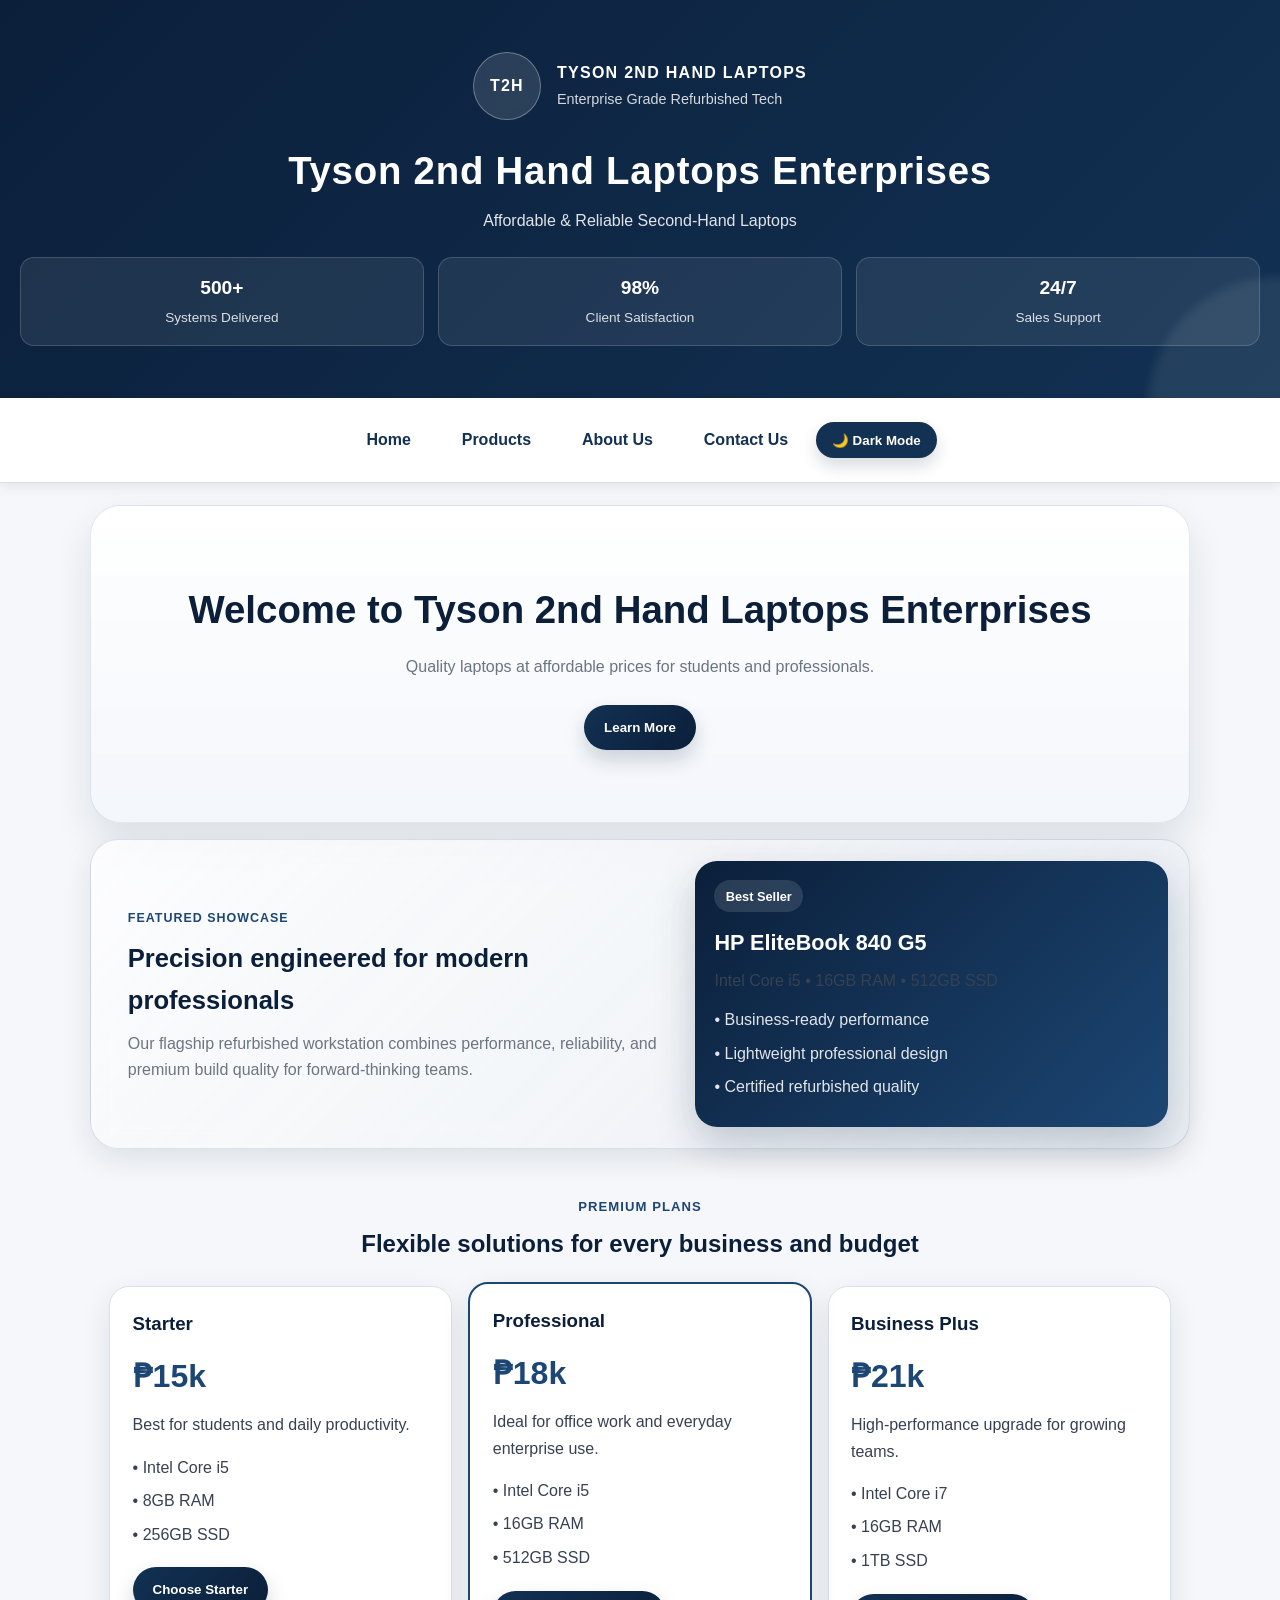
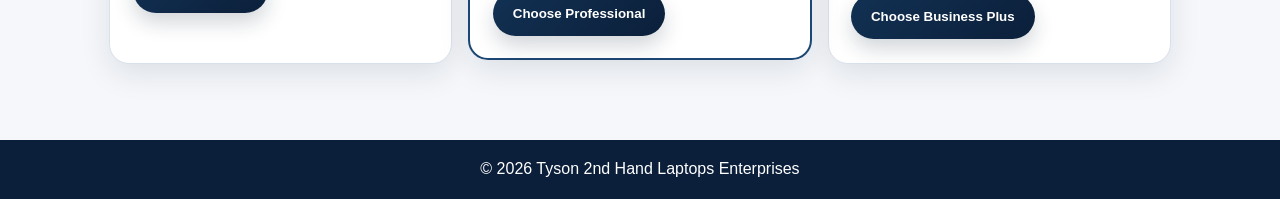
==== index.html @ 8a3ac428 "my incomplete company page" ====
<!DOCTYPE html>
<html lang="en">

<head>
    <meta charset="UTF-8">
    <meta name="viewport" content="width=device-width, initial-scale=1.0">
    <title>Tyson 2nd Hand Laptops Enterprises</title>
    <link rel="stylesheet" href="CSS/style.css">
</head>

<body>

    <header>
        <div class="logo-strip">
            <div class="logo-badge">T2H</div>
            <div class="logo-copy">
                <strong>Tyson 2nd Hand Laptops</strong>
                <span>Enterprise Grade Refurbished Tech</span>
            </div>
        </div>
        <h1>Tyson 2nd Hand Laptops Enterprises</h1>
        <p>Affordable & Reliable Second-Hand Laptops</p>

        <div class="brand-stats">
            <div class="brand-stat">
                <strong>500+</strong>
                <span>Systems Delivered</span>
            </div>
            <div class="brand-stat">
                <strong>98%</strong>
                <span>Client Satisfaction</span>
            </div>
            <div class="brand-stat">
                <strong>24/7</strong>
                <span>Sales Support</span>
            </div>
        </div>
    </header>

    <nav>
        <a href="index.html">Home</a>
        <a href="pages/product.html">Products</a>
        <a href="pages/about.html">About Us</a>
        <a href="pages/contact.html">Contact Us</a>
        <button id="themeToggle" class="theme-toggle" type="button" aria-label="Toggle dark mode">🌙 Dark Mode</button>
    </nav>

    <section class="hero reveal float-in">
        <h2>Welcome to Tyson 2nd Hand Laptops Enterprises</h2>
        <p>Quality laptops at affordable prices for students and professionals.</p>
        <button onclick="showMessage()">Learn More</button>
    </section>

    <section class="showcase-banner reveal">
        <div class="showcase-grid">
            <div class="showcase-copy">
                <span>Featured Showcase</span>
                <h3>Precision engineered for modern professionals</h3>
                <p>Our flagship refurbished workstation combines performance, reliability, and premium build quality for
                    forward-thinking teams.</p>
            </div>

            <div class="showcase-product">
                <div class="product-tag">Best Seller</div>
                <h4>HP EliteBook 840 G5</h4>
                <p>Intel Core i5 • 16GB RAM • 512GB SSD</p>
                <ul>
                    <li>• Business-ready performance</li>
                    <li>• Lightweight professional design</li>
                    <li>• Certified refurbished quality</li>
                </ul>
            </div>
        </div>
    </section>

    <section class="reveal">
        <div class="section-heading">
            <span>Premium Plans</span>
            <h2>Flexible solutions for every business and budget</h2>
        </div>

        <div class="pricing-table">
            <div class="price-card">
                <h3>Starter</h3>
                <div class="price">₱15k</div>
                <p>Best for students and daily productivity.</p>
                <ul>
                    <li>• Intel Core i5</li>
                    <li>• 8GB RAM</li>
                    <li>• 256GB SSD</li>
                </ul>
                <button type="button">Choose Starter</button>
            </div>

            <div class="price-card featured">
                <h3>Professional</h3>
                <div class="price">₱18k</div>
                <p>Ideal for office work and everyday enterprise use.</p>
                <ul>
                    <li>• Intel Core i5</li>
                    <li>• 16GB RAM</li>
                    <li>• 512GB SSD</li>
                </ul>
                <button type="button">Choose Professional</button>
            </div>

            <div class="price-card">
                <h3>Business Plus</h3>
                <div class="price">₱21k</div>
                <p>High-performance upgrade for growing teams.</p>
                <ul>
                    <li>• Intel Core i7</li>
                    <li>• 16GB RAM</li>
                    <li>• 1TB SSD</li>
                </ul>
                <button type="button">Choose Business Plus</button>
            </div>
        </div>
    </section>

    <footer>
        <p>&copy; 2026 Tyson 2nd Hand Laptops Enterprises</p>
    </footer>

    <script src="JS/script.js"></script>
</body>

</html>
---- CSS/style.css ----
:root {
    --navy-900: #0b1f3a;
    --navy-800: #123153;
    --navy-700: #1c4673;
    --white: #ffffff;
    --gray-50: #f5f7fa;
    --gray-100: #e9edf3;
    --gray-200: #d8e0ea;
    --gray-500: #6c7581;
    --gray-700: #374151;
    --text: #1f2937;
    --accent: #f3f5f8;
    --shadow: 0 10px 30px rgba(11, 31, 58, 0.10);
}

body.dark-mode {
    --gray-50: #0b1220;
    --gray-100: #162033;
    --gray-200: #1f2c42;
    --gray-500: #9aa5b5;
    --gray-700: #dbe3ef;
    --text: #e6edf7;
    --white: #111827;
    --accent: #0f172a;
    --shadow: 0 12px 28px rgba(0, 0, 0, 0.38);
}

* {
    margin: 0;
    padding: 0;
    box-sizing: border-box;
    font-family: Arial, Helvetica, sans-serif;
}

body {
    background: var(--gray-50);
    color: var(--text);
    line-height: 1.65;
    transition: background 0.25s ease, color 0.25s ease;
}

html {
    scroll-behavior: smooth;
}

header {
    background: linear-gradient(135deg, var(--navy-900), var(--navy-800));
    color: var(--white);
    text-align: center;
    padding: 3.25rem 1.25rem;
    position: relative;
    overflow: hidden;
}

header::before {
    content: "";
    position: absolute;
    inset: auto -10% -35% auto;
    width: 260px;
    height: 260px;
    border-radius: 50%;
    background: rgba(255, 255, 255, 0.08);
    filter: blur(4px);
}

header h1 {
    font-size: clamp(2rem, 3vw, 3rem);
    letter-spacing: 0.02em;
    margin-bottom: 0.35rem;
}

header p {
    color: rgba(255, 255, 255, 0.88);
    font-size: 1rem;
}

nav {
    background: #ffffff;
    border-bottom: 1px solid var(--gray-200);
    padding: 0.9rem 1rem;
    text-align: center;
    position: sticky;
    top: 0;
    z-index: 10;
    box-shadow: 0 4px 12px rgba(11, 31, 58, 0.08);
}

nav a {
    display: inline-block;
    color: var(--navy-800);
    text-decoration: none;
    font-weight: 700;
    margin: 0.35rem 0.55rem;
    padding: 0.55rem 0.9rem;
    border-radius: 999px;
    transition: 0.2s ease;
}

nav a:hover,
nav a:focus-visible {
    background: var(--gray-100);
    color: var(--navy-900);
}

.theme-toggle {
    background: var(--navy-800);
    color: var(--white);
    border: none;
    border-radius: 999px;
    padding: 0.65rem 1rem;
    font-weight: 700;
    cursor: pointer;
    transition: transform 0.2s ease, box-shadow 0.2s ease, background 0.2s ease;
    box-shadow: 0 8px 16px rgba(11, 31, 58, 0.16);
}

.theme-toggle:hover {
    transform: translateY(-1px);
    background: var(--navy-700);
}

.hero {
    text-align: center;
    padding: 4.5rem 1.25rem;
    background: linear-gradient(180deg, rgba(255, 255, 255, 0.92), rgba(243, 246, 251, 0.95));
    border: 1px solid rgba(28, 70, 115, 0.12);
    border-radius: 30px;
    box-shadow: 0 18px 38px rgba(11, 31, 58, 0.10);
    backdrop-filter: blur(12px);
    margin: 1.4rem auto 0;
    max-width: 1100px;
}

body.dark-mode .hero {
    background: linear-gradient(180deg, rgba(17, 24, 39, 0.85), rgba(15, 23, 42, 0.92));
    border-color: rgba(255, 255, 255, 0.08);
}

.hero h2 {
    font-size: clamp(1.9rem, 3vw, 2.8rem);
    color: var(--navy-900);
    margin-bottom: 0.8rem;
}

.hero p {
    max-width: 750px;
    margin: 0 auto 1.5rem;
    color: var(--gray-500);
}

section {
    max-width: 1100px;
    margin: 0 auto;
    padding: 2.75rem 1.2rem;
}

section h2,
section h3 {
    color: var(--navy-900);
    margin-bottom: 0.9rem;
}

section p {
    color: var(--gray-700);
}

.products-grid {
    display: grid;
    grid-template-columns: repeat(auto-fit, minmax(240px, 1fr));
    gap: 1.15rem;
}

.product {
    background: var(--white);
    border: 1px solid var(--gray-200);
    border-radius: 18px;
    padding: 1.4rem;
    box-shadow: var(--shadow);
    transition: transform 0.22s ease, box-shadow 0.22s ease, border-color 0.22s ease;
}

.product:hover {
    transform: translateY(-6px);
    box-shadow: 0 18px 36px rgba(11, 31, 58, 0.16);
    border-color: #b8c7da;
}

.product h3 {
    color: var(--navy-800);
    margin-bottom: 0.5rem;
}

.product p {
    color: var(--gray-500);
}

.product strong {
    display: inline-block;
    margin-top: 0.6rem;
    color: var(--navy-900);
    font-size: 1.1rem;
}

form {
    max-width: 680px;
    background: var(--white);
    border: 1px solid var(--gray-200);
    border-radius: 18px;
    padding: 1.3rem;
    box-shadow: var(--shadow);
    display: grid;
    gap: 0.9rem;
}

input,
textarea {
    width: 100%;
    padding: 0.95rem 1rem;
    border: 1px solid var(--gray-200);
    border-radius: 12px;
    background: var(--white);
    color: var(--text);
    font-size: 1rem;
}

body.dark-mode input,
body.dark-mode textarea {
    background: #0b1220;
}

input:focus,
textarea:focus {
    outline: none;
    border-color: var(--navy-700);
    box-shadow: 0 0 0 3px rgba(28, 70, 115, 0.12);
}

textarea {
    min-height: 140px;
    resize: vertical;
}

button {
    padding: 0.95rem 1.25rem;
    background: linear-gradient(135deg, var(--navy-800), var(--navy-900));
    color: var(--white);
    border: none;
    border-radius: 999px;
    cursor: pointer;
    font-weight: 700;
    transition: transform 0.18s ease, box-shadow 0.18s ease, opacity 0.18s ease;
    box-shadow: 0 10px 20px rgba(11, 31, 58, 0.18);
}

button:hover {
    transform: translateY(-1px);
    box-shadow: 0 14px 24px rgba(11, 31, 58, 0.24);
}

footer {
    background: var(--navy-900);
    color: var(--white);
    text-align: center;
    padding: 1rem;
    margin-top: 2rem;
}

.logo-strip {
    display: flex;
    align-items: center;
    justify-content: center;
    gap: 1rem;
    margin-bottom: 1.2rem;
    flex-wrap: wrap;
}

.logo-badge {
    width: 68px;
    height: 68px;
    border-radius: 50%;
    display: grid;
    place-items: center;
    background: rgba(255, 255, 255, 0.12);
    border: 1px solid rgba(255, 255, 255, 0.32);
    font-weight: 800;
    letter-spacing: 0.08em;
    backdrop-filter: blur(6px);
}

.logo-copy {
    text-align: left;
}

.logo-copy strong {
    display: block;
    font-size: 1rem;
    letter-spacing: 0.08em;
    text-transform: uppercase;
}

.logo-copy span {
    color: rgba(255, 255, 255, 0.82);
    font-size: 0.9rem;
}

.brand-stats {
    display: grid;
    grid-template-columns: repeat(auto-fit, minmax(160px, 1fr));
    gap: 0.9rem;
    margin-top: 1.4rem;
}

.brand-stat {
    padding: 0.9rem 1rem;
    border-radius: 14px;
    background: rgba(255, 255, 255, 0.08);
    border: 1px solid rgba(255, 255, 255, 0.16);
}

.brand-stat strong {
    display: block;
    font-size: 1.2rem;
}

.brand-stat span {
    font-size: 0.85rem;
    color: rgba(255, 255, 255, 0.84);
}

.section-heading {
    text-align: center;
    max-width: 700px;
    margin: 0 auto 1.4rem;
}

.section-heading span {
    display: inline-block;
    margin-bottom: 0.4rem;
    color: var(--navy-700);
    font-weight: 700;
    text-transform: uppercase;
    letter-spacing: 0.08em;
    font-size: 0.82rem;
}

.pricing-table {
    display: grid;
    grid-template-columns: repeat(auto-fit, minmax(230px, 1fr));
    gap: 1rem;
}

.price-card {
    background: var(--white);
    border: 1px solid var(--gray-200);
    border-radius: 20px;
    padding: 1.4rem;
    box-shadow: var(--shadow);
    transition: transform 0.22s ease, box-shadow 0.22s ease;
}

.price-card.featured {
    border: 2px solid var(--navy-700);
    transform: translateY(-4px);
}

.price-card:hover {
    transform: translateY(-5px);
    box-shadow: 0 18px 36px rgba(11, 31, 58, 0.16);
}

.price-card h3 {
    color: var(--navy-900);
    margin-bottom: 0.4rem;
}

.price-card .price {
    color: var(--navy-700);
    font-size: 2rem;
    font-weight: 800;
    margin: 0.6rem 0;
}

.price-card ul {
    list-style: none;
    margin: 1rem 0 1.2rem;
}

.price-card li {
    margin: 0.45rem 0;
    color: var(--gray-700);
}

.reveal {
    opacity: 0;
    transform: translateY(24px);
    transition: opacity 0.6s ease, transform 0.6s ease;
}

.reveal.visible {
    opacity: 1;
    transform: translateY(0);
}

.float-in {
    animation: floatIn 1s ease both;
}

@keyframes floatIn {
    from {
        opacity: 0;
        transform: translateY(18px);
    }

    to {
        opacity: 1;
        transform: translateY(0);
    }
}

.showcase-banner {
    margin-top: 1rem;
    padding: 1.3rem;
    border-radius: 28px;
    background: linear-gradient(135deg, rgba(255, 255, 255, 0.72), rgba(233, 237, 243, 0.92));
    border: 1px solid rgba(28, 70, 115, 0.14);
    box-shadow: var(--shadow);
    backdrop-filter: blur(12px);
}

body.dark-mode .showcase-banner {
    background: linear-gradient(135deg, rgba(17, 24, 39, 0.85), rgba(15, 23, 42, 0.96));
    border-color: rgba(255, 255, 255, 0.08);
}

.showcase-grid {
    display: grid;
    grid-template-columns: 1.2fr 1fr;
    gap: 1rem;
    align-items: center;
}

.showcase-copy {
    padding: 1rem;
}

.showcase-copy span {
    display: inline-block;
    margin-bottom: 0.5rem;
    color: var(--navy-700);
    font-weight: 700;
    letter-spacing: 0.08em;
    text-transform: uppercase;
    font-size: 0.78rem;
}

.showcase-copy h3 {
    font-size: clamp(1.6rem, 2vw, 2.2rem);
    margin-bottom: 0.6rem;
}

.showcase-copy p {
    max-width: 580px;
    color: var(--gray-500);
}

.showcase-product {
    background: linear-gradient(135deg, var(--navy-900), var(--navy-700));
    border-radius: 22px;
    padding: 1.2rem;
    color: var(--white);
    box-shadow: 0 16px 40px rgba(11, 31, 58, 0.22);
}

.showcase-product .product-tag {
    display: inline-block;
    margin-bottom: 0.8rem;
    padding: 0.35rem 0.7rem;
    border-radius: 999px;
    background: rgba(255, 255, 255, 0.12);
    font-size: 0.8rem;
    font-weight: 700;
}

.showcase-product h4 {
    margin-bottom: 0.45rem;
    font-size: 1.35rem;
}

.showcase-product ul {
    list-style: none;
    margin-top: 0.8rem;
}

.showcase-product li {
    margin: 0.45rem 0;
    color: rgba(255, 255, 255, 0.88);
}

.contact-details {
    max-width: 680px;
    background: var(--white);
    border: 1px solid var(--gray-200);
    border-radius: 20px;
    padding: 1.4rem;
    box-shadow: var(--shadow);
    display: grid;
    gap: 0.9rem;
}

.contact-details p {
    margin: 0;
    padding: 0.9rem 1rem;
    border-radius: 12px;
    background: var(--gray-50);
    border: 1px solid var(--gray-200);
}

.contact-details strong {
    color: var(--navy-900);
}

body.dark-mode .contact-details p {
    background: #0b1220;
    border-color: var(--gray-200);
}

@media (max-width: 640px) {
    nav {
        padding: 0.75rem;
    }

    nav a {
        display: block;
        margin: 0.35rem 0;
    }

    .theme-toggle {
        display: block;
        width: 100%;
        margin-top: 0.5rem;
    }

    .hero {
        padding: 3rem 1rem;
    }

    section {
        padding: 1.6rem 1rem;
    }

    .logo-strip {
        flex-direction: column;
        text-align: center;
    }

    .logo-copy {
        text-align: center;
    }

    .showcase-grid {
        grid-template-columns: 1fr;
    }
}
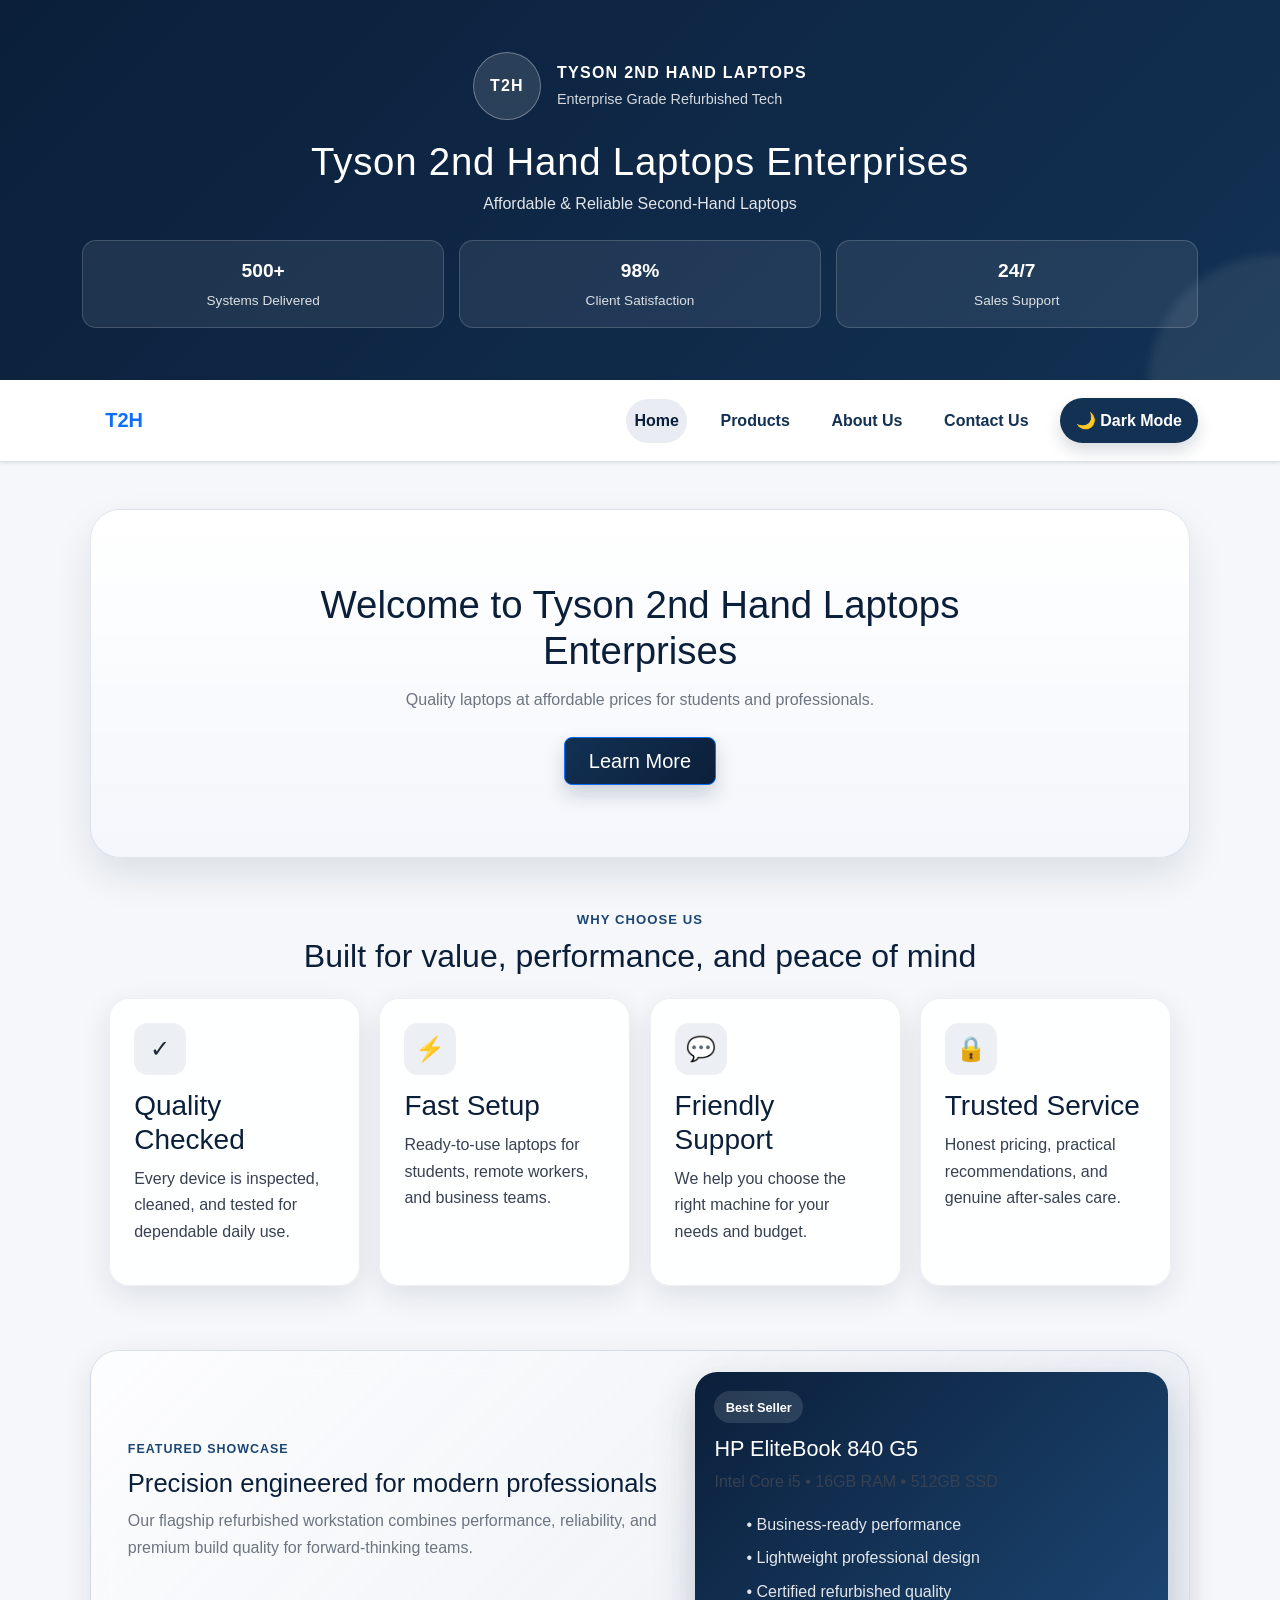
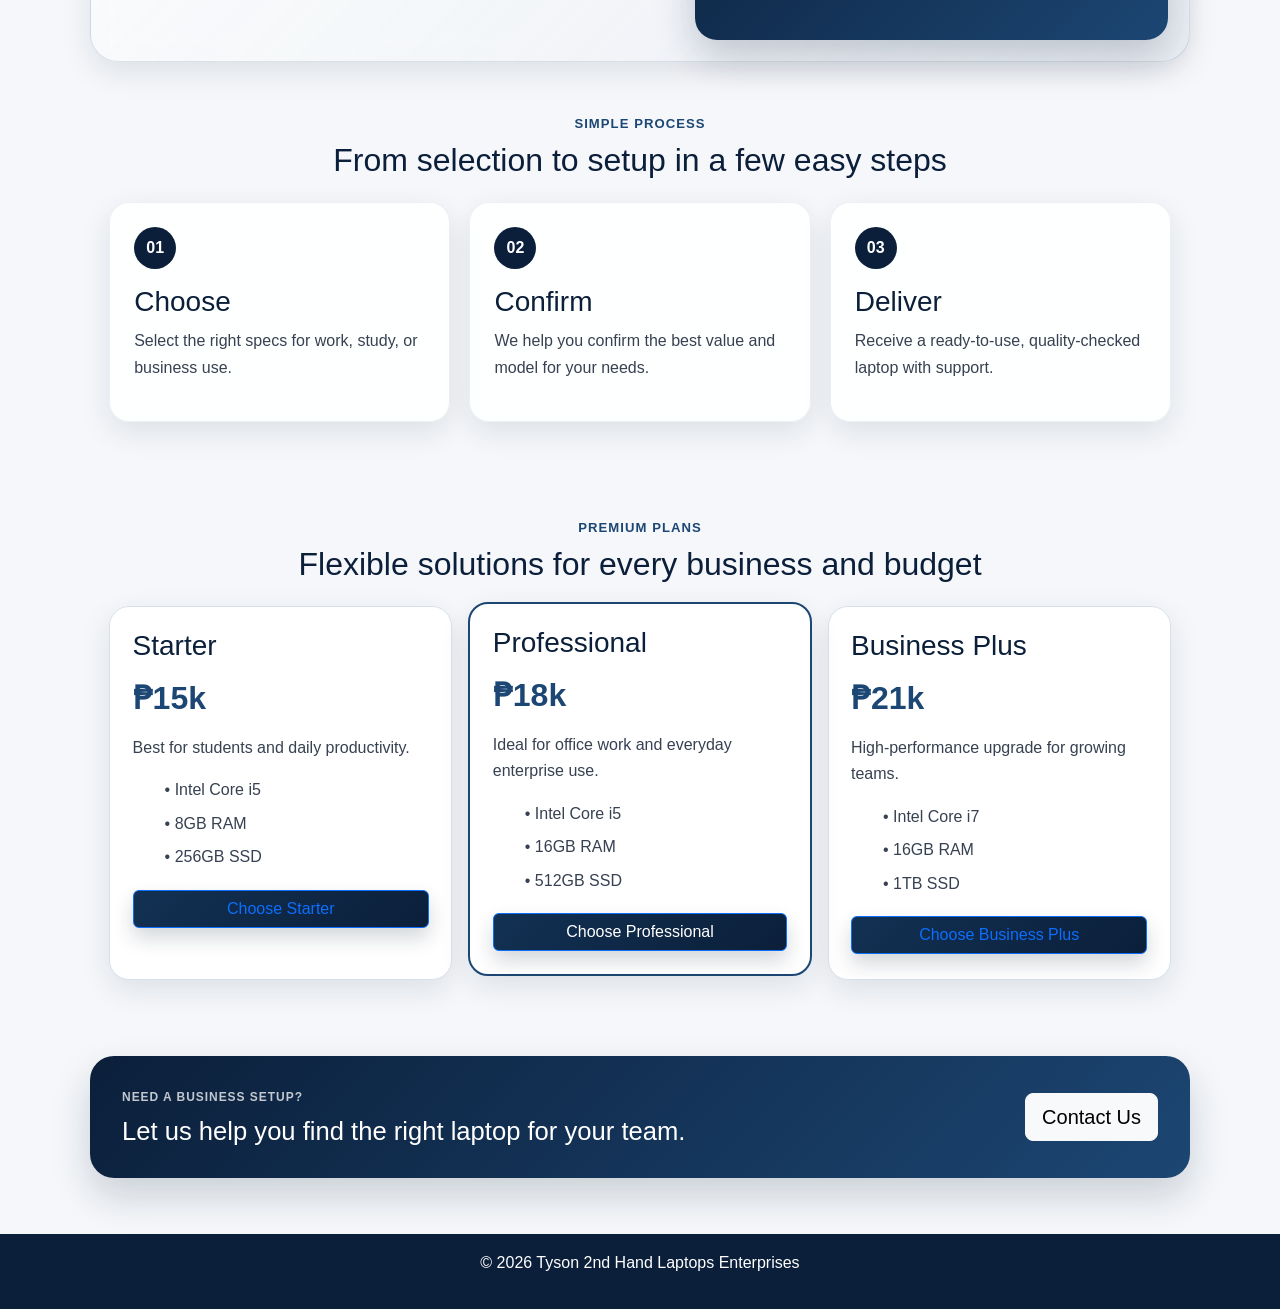
==== commit 4371863d: "with bootstrap and improve design website sir yes sir" ====
--- a/index.html
+++ b/index.html
@@ -5,6 +5,7 @@
     <meta charset="UTF-8">
     <meta name="viewport" content="width=device-width, initial-scale=1.0">
     <title>Tyson 2nd Hand Laptops Enterprises</title>
+    <link href="https://cdn.jsdelivr.net/npm/bootstrap@5.3.3/dist/css/bootstrap.min.css" rel="stylesheet">
     <link rel="stylesheet" href="CSS/style.css">
 </head>
 
@@ -21,7 +22,7 @@
         <h1>Tyson 2nd Hand Laptops Enterprises</h1>
         <p>Affordable & Reliable Second-Hand Laptops</p>
 
-        <div class="brand-stats">
+        <div class="brand-stats container">
             <div class="brand-stat">
                 <strong>500+</strong>
                 <span>Systems Delivered</span>
@@ -37,91 +38,176 @@
         </div>
     </header>
 
-    <nav>
-        <a href="index.html">Home</a>
-        <a href="pages/product.html">Products</a>
-        <a href="pages/about.html">About Us</a>
-        <a href="pages/contact.html">Contact Us</a>
-        <button id="themeToggle" class="theme-toggle" type="button" aria-label="Toggle dark mode">🌙 Dark Mode</button>
+    <nav class="navbar navbar-expand-lg bg-white border-bottom shadow-sm sticky-top">
+        <div class="container">
+            <a class="navbar-brand fw-bold text-primary" href="index.html">T2H</a>
+            <button class="navbar-toggler" type="button" data-bs-toggle="collapse" data-bs-target="#mainNav"
+                aria-controls="mainNav" aria-expanded="false" aria-label="Toggle navigation">
+                <span class="navbar-toggler-icon"></span>
+            </button>
+            <div class="collapse navbar-collapse" id="mainNav">
+                <ul class="navbar-nav ms-auto align-items-lg-center gap-lg-2">
+                    <li class="nav-item"><a class="nav-link active" href="index.html">Home</a></li>
+                    <li class="nav-item"><a class="nav-link" href="pages/product.html">Products</a></li>
+                    <li class="nav-item"><a class="nav-link" href="pages/about.html">About Us</a></li>
+                    <li class="nav-item"><a class="nav-link" href="pages/contact.html">Contact Us</a></li>
+                    <li class="nav-item">
+                        <button id="themeToggle" class="btn btn-primary rounded-pill px-3 theme-toggle" type="button"
+                            aria-label="Toggle dark mode">🌙 Dark Mode</button>
+                    </li>
+                </ul>
+            </div>
+        </div>
     </nav>
 
-    <section class="hero reveal float-in">
-        <h2>Welcome to Tyson 2nd Hand Laptops Enterprises</h2>
-        <p>Quality laptops at affordable prices for students and professionals.</p>
-        <button onclick="showMessage()">Learn More</button>
-    </section>
-
-    <section class="showcase-banner reveal">
-        <div class="showcase-grid">
-            <div class="showcase-copy">
-                <span>Featured Showcase</span>
-                <h3>Precision engineered for modern professionals</h3>
-                <p>Our flagship refurbished workstation combines performance, reliability, and premium build quality for
-                    forward-thinking teams.</p>
-            </div>
-
-            <div class="showcase-product">
-                <div class="product-tag">Best Seller</div>
-                <h4>HP EliteBook 840 G5</h4>
-                <p>Intel Core i5 • 16GB RAM • 512GB SSD</p>
-                <ul>
-                    <li>• Business-ready performance</li>
-                    <li>• Lightweight professional design</li>
-                    <li>• Certified refurbished quality</li>
-                </ul>
-            </div>
-        </div>
-    </section>
-
-    <section class="reveal">
-        <div class="section-heading">
-            <span>Premium Plans</span>
-            <h2>Flexible solutions for every business and budget</h2>
-        </div>
-
-        <div class="pricing-table">
-            <div class="price-card">
-                <h3>Starter</h3>
-                <div class="price">₱15k</div>
-                <p>Best for students and daily productivity.</p>
-                <ul>
-                    <li>• Intel Core i5</li>
-                    <li>• 8GB RAM</li>
-                    <li>• 256GB SSD</li>
-                </ul>
-                <button type="button">Choose Starter</button>
-            </div>
-
-            <div class="price-card featured">
-                <h3>Professional</h3>
-                <div class="price">₱18k</div>
-                <p>Ideal for office work and everyday enterprise use.</p>
-                <ul>
-                    <li>• Intel Core i5</li>
-                    <li>• 16GB RAM</li>
-                    <li>• 512GB SSD</li>
-                </ul>
-                <button type="button">Choose Professional</button>
-            </div>
-
-            <div class="price-card">
-                <h3>Business Plus</h3>
-                <div class="price">₱21k</div>
-                <p>High-performance upgrade for growing teams.</p>
-                <ul>
-                    <li>• Intel Core i7</li>
-                    <li>• 16GB RAM</li>
-                    <li>• 1TB SSD</li>
-                </ul>
-                <button type="button">Choose Business Plus</button>
-            </div>
-        </div>
-    </section>
+    <main class="container py-4">
+        <section class="hero reveal float-in">
+            <div class="row justify-content-center">
+                <div class="col-lg-8 text-center">
+                    <h2>Welcome to Tyson 2nd Hand Laptops Enterprises</h2>
+                    <p>Quality laptops at affordable prices for students and professionals.</p>
+                    <button class="btn btn-primary btn-lg px-4" onclick="showMessage()">Learn More</button>
+                </div>
+            </div>
+        </section>
+
+        <section class="reveal py-5">
+            <div class="section-heading">
+                <span>Why choose us</span>
+                <h2>Built for value, performance, and peace of mind</h2>
+            </div>
+
+            <div class="feature-grid">
+                <article class="feature-card">
+                    <div class="feature-icon">✓</div>
+                    <h3>Quality Checked</h3>
+                    <p>Every device is inspected, cleaned, and tested for dependable daily use.</p>
+                </article>
+                <article class="feature-card">
+                    <div class="feature-icon">⚡</div>
+                    <h3>Fast Setup</h3>
+                    <p>Ready-to-use laptops for students, remote workers, and business teams.</p>
+                </article>
+                <article class="feature-card">
+                    <div class="feature-icon">💬</div>
+                    <h3>Friendly Support</h3>
+                    <p>We help you choose the right machine for your needs and budget.</p>
+                </article>
+                <article class="feature-card">
+                    <div class="feature-icon">🔒</div>
+                    <h3>Trusted Service</h3>
+                    <p>Honest pricing, practical recommendations, and genuine after-sales care.</p>
+                </article>
+            </div>
+        </section>
+
+        <section class="showcase-banner reveal">
+            <div class="showcase-grid">
+                <div class="showcase-copy">
+                    <span>Featured Showcase</span>
+                    <h3>Precision engineered for modern professionals</h3>
+                    <p>Our flagship refurbished workstation combines performance, reliability, and premium build quality
+                        for
+                        forward-thinking teams.</p>
+                </div>
+
+                <div class="showcase-product">
+                    <div class="product-tag">Best Seller</div>
+                    <h4>HP EliteBook 840 G5</h4>
+                    <p>Intel Core i5 • 16GB RAM • 512GB SSD</p>
+                    <ul>
+                        <li>• Business-ready performance</li>
+                        <li>• Lightweight professional design</li>
+                        <li>• Certified refurbished quality</li>
+                    </ul>
+                </div>
+            </div>
+        </section>
+
+        <section class="reveal py-5">
+            <div class="section-heading">
+                <span>Simple process</span>
+                <h2>From selection to setup in a few easy steps</h2>
+            </div>
+
+            <div class="step-grid">
+                <div class="step-card">
+                    <span>01</span>
+                    <h3>Choose</h3>
+                    <p>Select the right specs for work, study, or business use.</p>
+                </div>
+                <div class="step-card">
+                    <span>02</span>
+                    <h3>Confirm</h3>
+                    <p>We help you confirm the best value and model for your needs.</p>
+                </div>
+                <div class="step-card">
+                    <span>03</span>
+                    <h3>Deliver</h3>
+                    <p>Receive a ready-to-use, quality-checked laptop with support.</p>
+                </div>
+            </div>
+        </section>
+
+        <section class="reveal">
+            <div class="section-heading">
+                <span>Premium Plans</span>
+                <h2>Flexible solutions for every business and budget</h2>
+            </div>
+
+            <div class="pricing-table">
+                <div class="price-card">
+                    <h3>Starter</h3>
+                    <div class="price">₱15k</div>
+                    <p>Best for students and daily productivity.</p>
+                    <ul>
+                        <li>• Intel Core i5</li>
+                        <li>• 8GB RAM</li>
+                        <li>• 256GB SSD</li>
+                    </ul>
+                    <button type="button" class="btn btn-outline-primary w-100">Choose Starter</button>
+                </div>
+
+                <div class="price-card featured">
+                    <h3>Professional</h3>
+                    <div class="price">₱18k</div>
+                    <p>Ideal for office work and everyday enterprise use.</p>
+                    <ul>
+                        <li>• Intel Core i5</li>
+                        <li>• 16GB RAM</li>
+                        <li>• 512GB SSD</li>
+                    </ul>
+                    <button type="button" class="btn btn-primary w-100">Choose Professional</button>
+                </div>
+
+                <div class="price-card">
+                    <h3>Business Plus</h3>
+                    <div class="price">₱21k</div>
+                    <p>High-performance upgrade for growing teams.</p>
+                    <ul>
+                        <li>• Intel Core i7</li>
+                        <li>• 16GB RAM</li>
+                        <li>• 1TB SSD</li>
+                    </ul>
+                    <button type="button" class="btn btn-outline-primary w-100">Choose Business Plus</button>
+                </div>
+            </div>
+        </section>
+
+        <section class="reveal cta-strip">
+            <div>
+                <span>Need a business setup?</span>
+                <h3>Let us help you find the right laptop for your team.</h3>
+            </div>
+            <a class="btn btn-light btn-lg" href="pages/contact.html">Contact Us</a>
+        </section>
+    </main>
 
     <footer>
         <p>&copy; 2026 Tyson 2nd Hand Laptops Enterprises</p>
     </footer>
 
+    <script src="https://cdn.jsdelivr.net/npm/bootstrap@5.3.3/dist/js/bootstrap.bundle.min.js"></script>
     <script src="JS/script.js"></script>
 </body>
 
--- a/CSS/style.css
+++ b/CSS/style.css
@@ -524,6 +524,203 @@
     border-color: var(--gray-200);
 }
 
+body.dark-mode .feature-card,
+body.dark-mode .step-card,
+body.dark-mode .stats-panel,
+body.dark-mode .contact-panel,
+body.dark-mode .contact-form,
+body.dark-mode .page-intro {
+    background: rgba(15, 23, 42, 0.9);
+    border-color: rgba(255, 255, 255, 0.08);
+    color: var(--text);
+}
+
+body.dark-mode .feature-card p,
+body.dark-mode .feature-card h3,
+body.dark-mode .step-card p,
+body.dark-mode .step-card h3,
+body.dark-mode .page-intro p,
+body.dark-mode .contact-panel p,
+body.dark-mode .contact-panel h2,
+body.dark-mode .contact-form label,
+body.dark-mode .contact-form .form-control,
+body.dark-mode .stats-panel span {
+    color: var(--text);
+}
+
+body.dark-mode .feature-icon {
+    background: rgba(255, 255, 255, 0.08);
+}
+
+.page-intro {
+    background: rgba(255, 255, 255, 0.72);
+    border: 1px solid rgba(28, 70, 115, 0.12);
+    border-radius: 22px;
+    padding: 1.8rem;
+    margin-bottom: 1.5rem;
+    box-shadow: var(--shadow);
+}
+
+.page-intro h2 {
+    margin-bottom: 0.7rem;
+}
+
+.feature-grid {
+    display: grid;
+    grid-template-columns: repeat(auto-fit, minmax(220px, 1fr));
+    gap: 1.2rem;
+}
+
+.feature-card,
+.step-card,
+.contact-panel,
+.contact-form {
+    background: rgba(255, 255, 255, 0.9);
+    border: 1px solid rgba(28, 70, 115, 0.08);
+    border-radius: 20px;
+    box-shadow: var(--shadow);
+}
+
+.feature-card {
+    padding: 1.5rem;
+    transition: transform 0.2s ease, box-shadow 0.2s ease;
+}
+
+.feature-card:hover,
+.step-card:hover {
+    transform: translateY(-6px);
+    box-shadow: 0 16px 32px rgba(11, 31, 58, 0.12);
+}
+
+.feature-icon {
+    width: 52px;
+    height: 52px;
+    display: grid;
+    place-items: center;
+    border-radius: 14px;
+    background: rgba(28, 70, 115, 0.08);
+    font-size: 1.5rem;
+    margin-bottom: 0.9rem;
+}
+
+.feature-card h3,
+.step-card h3 {
+    margin-bottom: 0.6rem;
+}
+
+.step-grid {
+    display: grid;
+    grid-template-columns: repeat(auto-fit, minmax(220px, 1fr));
+    gap: 1.2rem;
+}
+
+.step-card {
+    padding: 1.5rem;
+}
+
+.step-card span {
+    display: inline-flex;
+    width: 42px;
+    height: 42px;
+    align-items: center;
+    justify-content: center;
+    border-radius: 50%;
+    background: var(--navy-900);
+    color: var(--white);
+    font-weight: 800;
+    margin-bottom: 1rem;
+}
+
+.cta-strip {
+    display: flex;
+    align-items: center;
+    justify-content: space-between;
+    gap: 1rem;
+    background: linear-gradient(135deg, var(--navy-900), var(--navy-700));
+    border-radius: 24px;
+    padding: 2rem;
+    margin-top: 2rem;
+    color: var(--white);
+    box-shadow: 0 18px 38px rgba(11, 31, 58, 0.18);
+}
+
+.cta-strip span {
+    display: block;
+    margin-bottom: 0.5rem;
+    color: rgba(255, 255, 255, 0.75);
+    text-transform: uppercase;
+    letter-spacing: 0.08em;
+    font-size: 0.75rem;
+    font-weight: 700;
+}
+
+.cta-strip h3 {
+    margin: 0;
+    color: var(--white);
+    font-size: clamp(1.5rem, 2vw, 2rem);
+}
+
+.stats-panel {
+    display: grid;
+    grid-template-columns: repeat(auto-fit, minmax(170px, 1fr));
+    gap: 1rem;
+    margin-top: 1.5rem;
+    background: rgba(255, 255, 255, 0.78);
+    border: 1px solid rgba(28, 70, 115, 0.1);
+    border-radius: 20px;
+    padding: 1.5rem;
+    box-shadow: var(--shadow);
+}
+
+.stats-panel div {
+    text-align: center;
+}
+
+.stats-panel strong {
+    display: block;
+    color: var(--navy-900);
+    font-size: 2rem;
+}
+
+.stats-panel span {
+    color: var(--gray-500);
+}
+
+.contact-layout {
+    display: grid;
+    grid-template-columns: 1fr 1.1fr;
+    gap: 1.5rem;
+    align-items: start;
+}
+
+.contact-panel,
+.contact-form {
+    padding: 1.6rem;
+}
+
+.contact-panel h2 {
+    margin-bottom: 0.6rem;
+}
+
+.contact-form .form-control {
+    border: 1px solid rgba(28, 70, 115, 0.14);
+    border-radius: 12px;
+    padding: 0.85rem 1rem;
+    background: var(--white);
+    color: var(--text);
+}
+
+.contact-form .form-control:focus {
+    border-color: var(--navy-700);
+    box-shadow: 0 0 0 3px rgba(28, 70, 115, 0.12);
+}
+
+.contact-form label {
+    color: var(--navy-900);
+    font-weight: 600;
+    margin-bottom: 0.45rem;
+}
+
 @media (max-width: 640px) {
     nav {
         padding: 0.75rem;
@@ -560,4 +757,69 @@
     .showcase-grid {
         grid-template-columns: 1fr;
     }
+
+    .cta-strip {
+        flex-direction: column;
+        text-align: center;
+    }
+
+    .contact-layout {
+        grid-template-columns: 1fr;
+    }
+
+    .showcase-grid {
+        grid-template-columns: 1fr;
+    }
+}
+
+body.dark-mode .navbar,
+body.dark-mode .navbar.bg-white {
+    background-color: #0f172a !important;
+    border-color: rgba(255, 255, 255, 0.08) !important;
+}
+
+body.dark-mode .navbar .nav-link,
+body.dark-mode .navbar .navbar-brand {
+    color: #e2e8f0 !important;
+}
+
+body.dark-mode .navbar .nav-link.active,
+body.dark-mode .navbar .nav-link:hover,
+body.dark-mode .navbar .nav-link:focus {
+    color: #ffffff !important;
+}
+
+body.dark-mode .navbar .navbar-toggler {
+    border-color: rgba(255, 255, 255, 0.3);
+}
+
+body.dark-mode .navbar .navbar-toggler-icon {
+    filter: invert(1);
+}
+
+.navbar {
+    padding-top: 0.8rem;
+    padding-bottom: 0.8rem;
+}
+
+.navbar .nav-link {
+    color: var(--navy-800);
+    font-weight: 600;
+    border-radius: 999px;
+    padding: 0.55rem 0.9rem;
+}
+
+.navbar .nav-link:hover,
+.navbar .nav-link:focus,
+.navbar .nav-link.active {
+    color: var(--navy-900);
+    background: var(--gray-100);
+}
+
+.navbar .navbar-brand {
+    color: var(--navy-900);
+}
+
+.navbar .theme-toggle {
+    margin-left: 0.4rem;
 }
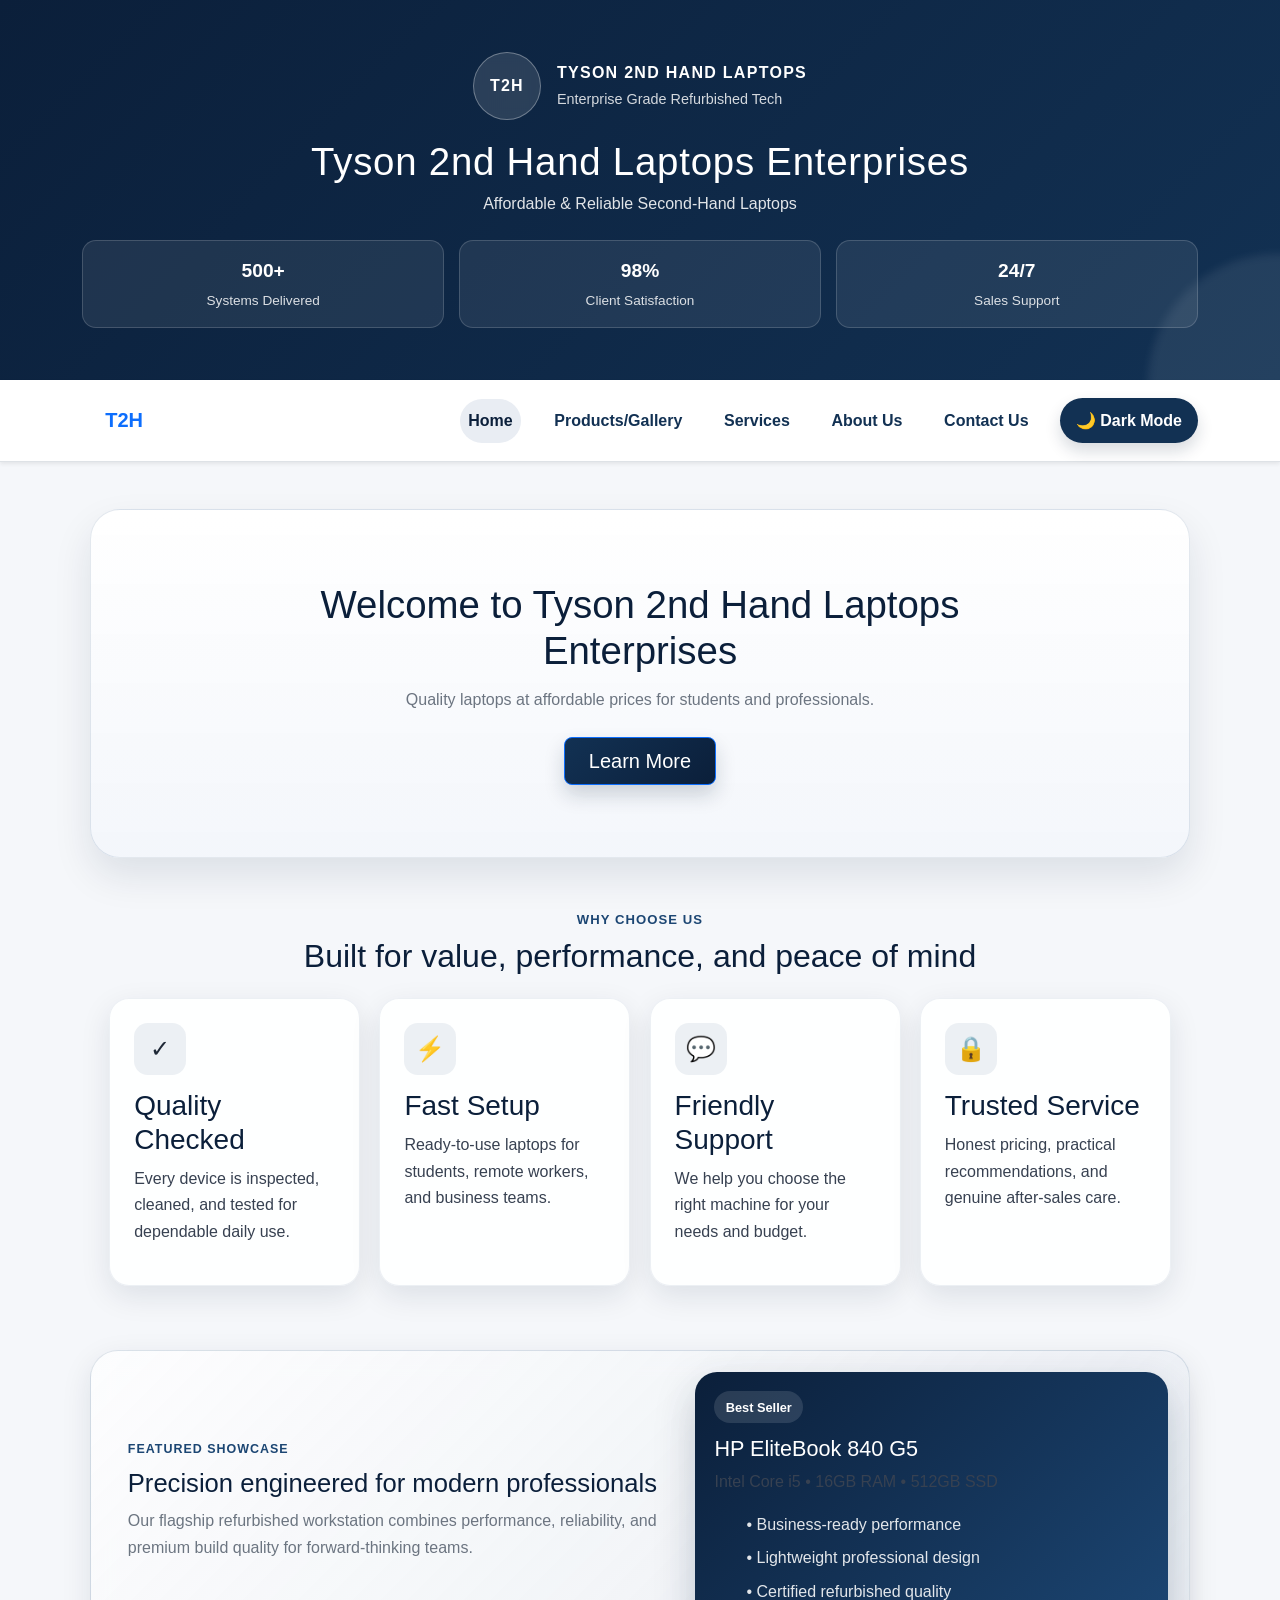
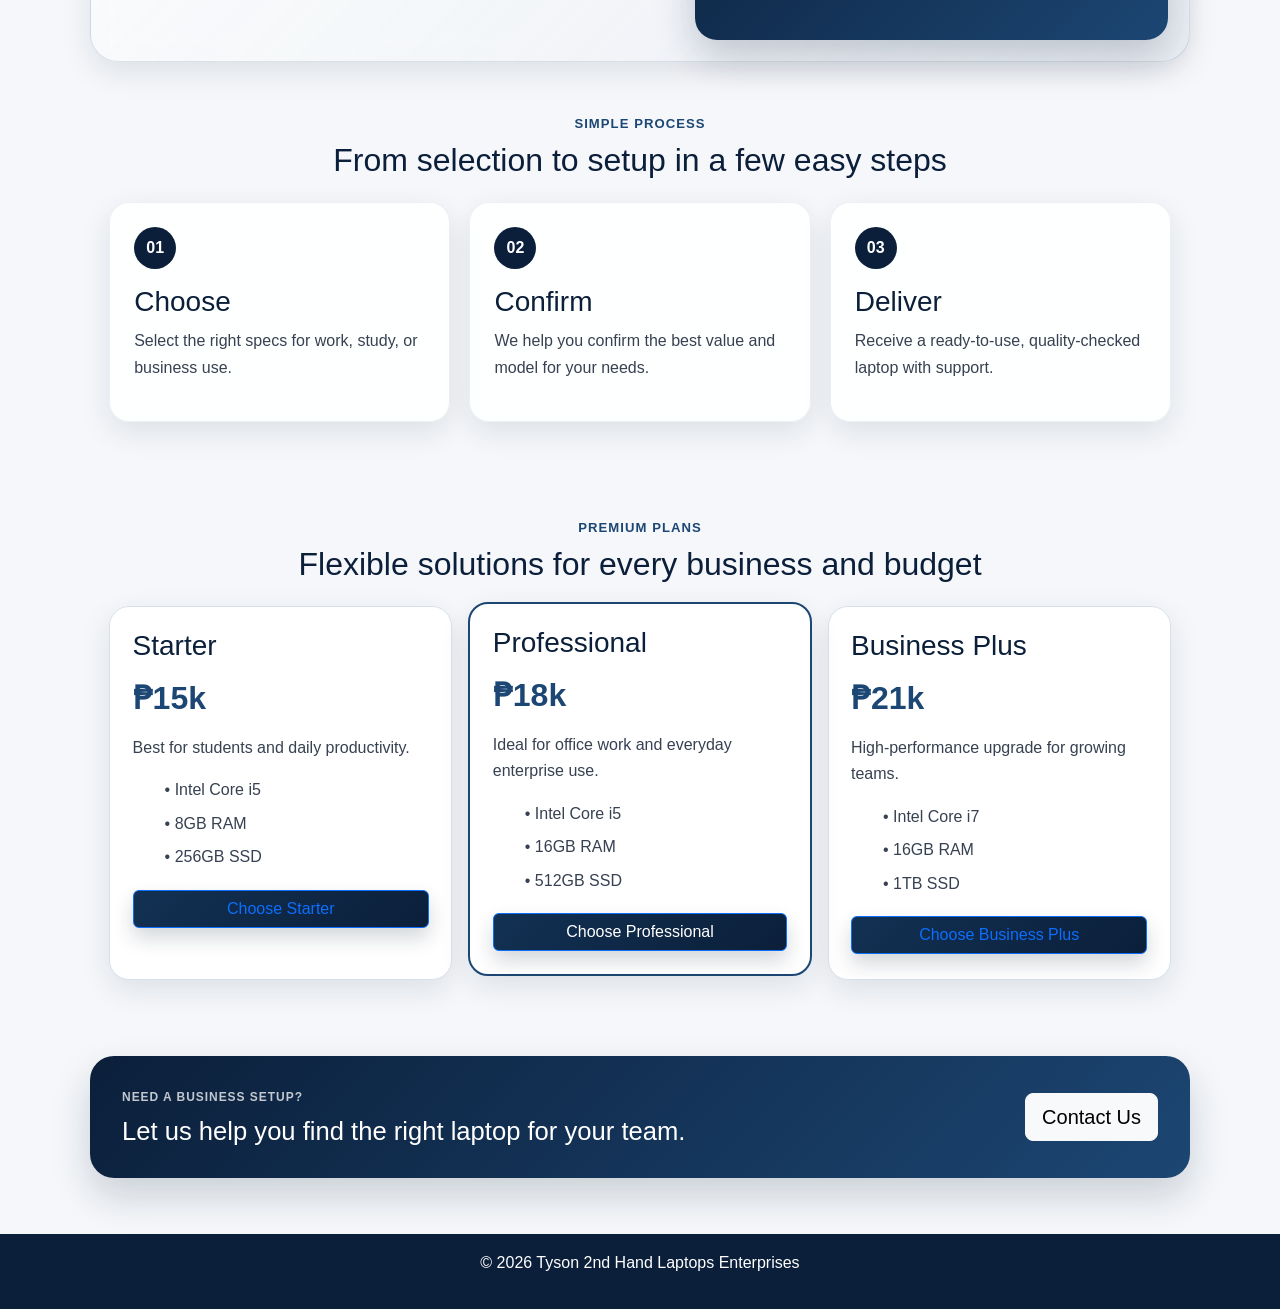
==== commit 7da8675d: "updated for midterm sir yes sir" ====
--- a/index.html
+++ b/index.html
@@ -48,7 +48,8 @@
             <div class="collapse navbar-collapse" id="mainNav">
                 <ul class="navbar-nav ms-auto align-items-lg-center gap-lg-2">
                     <li class="nav-item"><a class="nav-link active" href="index.html">Home</a></li>
-                    <li class="nav-item"><a class="nav-link" href="pages/product.html">Products</a></li>
+                    <li class="nav-item"><a class="nav-link" href="pages/product.html">Products/Gallery</a></li>
+                    <li class="nav-item"><a class="nav-link" href="pages/services.html">Services</a></li>
                     <li class="nav-item"><a class="nav-link" href="pages/about.html">About Us</a></li>
                     <li class="nav-item"><a class="nav-link" href="pages/contact.html">Contact Us</a></li>
                     <li class="nav-item">
--- a/CSS/style.css
+++ b/CSS/style.css
@@ -174,7 +174,7 @@
     background: var(--white);
     border: 1px solid var(--gray-200);
     border-radius: 18px;
-    padding: 1.4rem;
+    overflow: hidden;
     box-shadow: var(--shadow);
     transition: transform 0.22s ease, box-shadow 0.22s ease, border-color 0.22s ease;
 }
@@ -185,6 +185,18 @@
     border-color: #b8c7da;
 }
 
+.product-image {
+    display: block;
+    width: 100%;
+    height: 220px;
+    object-fit: cover;
+    background: var(--gray-100);
+}
+
+.product-body {
+    padding: 1.2rem 1.1rem 1.4rem;
+}
+
 .product h3 {
     color: var(--navy-800);
     margin-bottom: 0.5rem;
@@ -194,9 +206,13 @@
     color: var(--gray-500);
 }
 
+.product-price {
+    margin-top: 0.9rem;
+}
+
 .product strong {
     display: inline-block;
-    margin-top: 0.6rem;
+    margin-top: 0.4rem;
     color: var(--navy-900);
     font-size: 1.1rem;
 }
